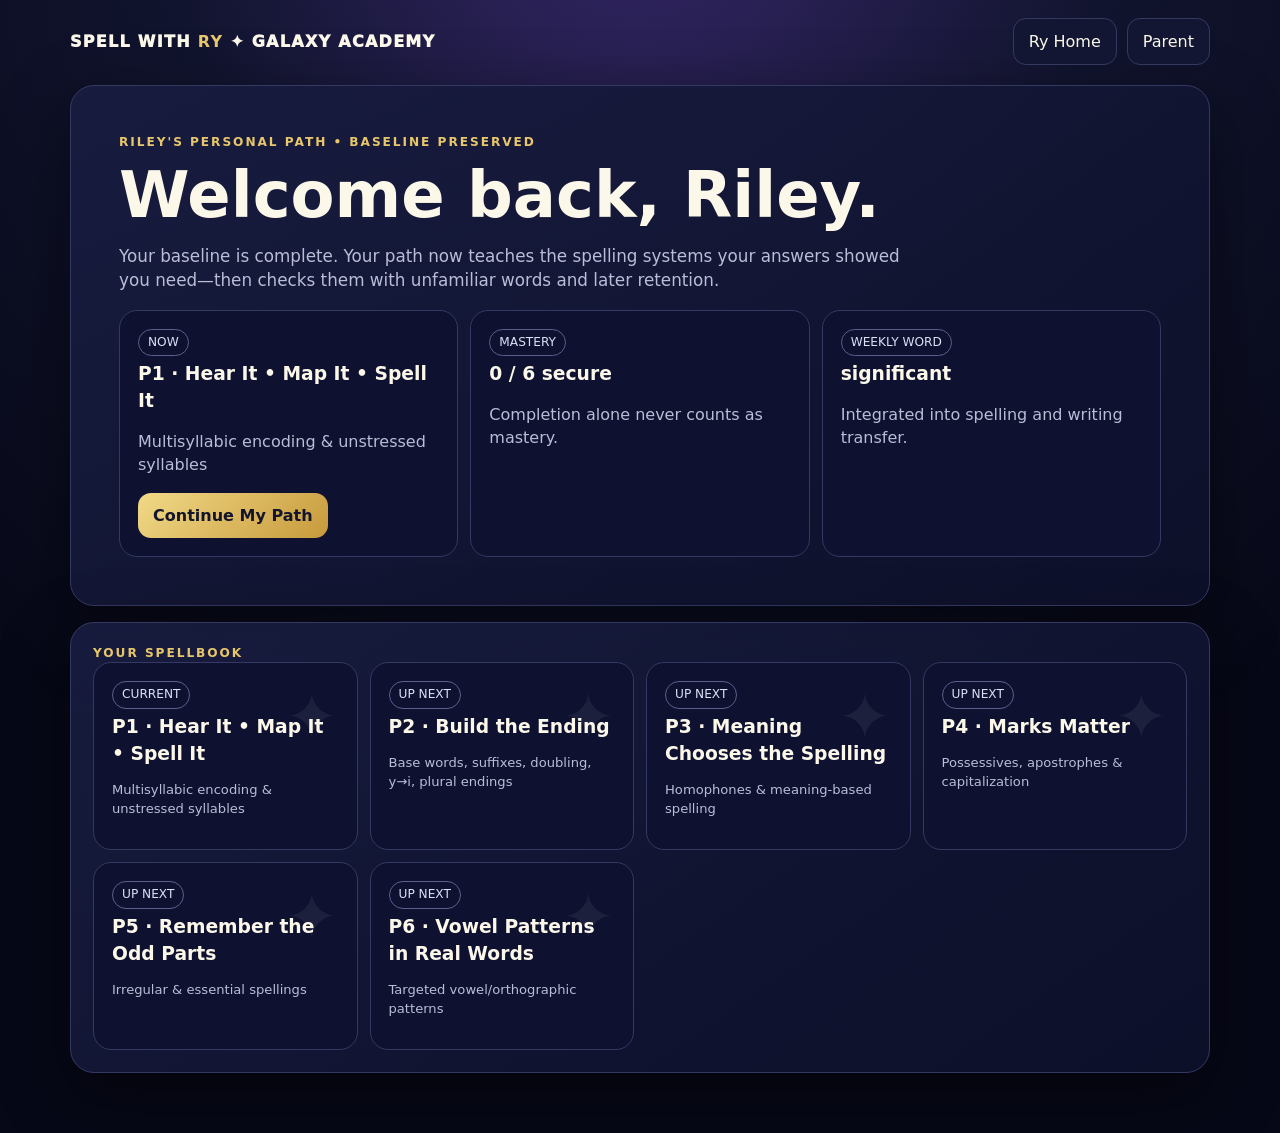
==== index(1).html @ eb83f1e9 "Add files via upload" ====
<!doctype html>
<html lang="en"><head><meta charset="utf-8"><meta name="viewport" content="width=device-width,initial-scale=1,viewport-fit=cover">
<title>Spell With Ry — Galaxy Academy</title>
<style>
:root{--bg:#070817;--panel:#11132d;--panel2:#171a3b;--ink:#fbf7e9;--muted:#b9bdd6;--gold:#e7c66c;--violet:#9c7cff;--line:#343961;--good:#9ee6b0;--bad:#ffb6b6}
*{box-sizing:border-box}body{margin:0;min-height:100vh;background:radial-gradient(circle at 50% -10%,#352768 0,#11142e 34%,#070817 72%);color:var(--ink);font:16px/1.45 Inter,system-ui,-apple-system,"Segoe UI",sans-serif}
.shell{max-width:1180px;margin:auto;padding:18px 20px 60px}.top{display:flex;justify-content:space-between;align-items:center;gap:12px}.brand{font-weight:950;letter-spacing:.08em}.brand b{color:var(--gold)}
button{font:inherit;cursor:pointer}.ghost,.primary,.choice{border-radius:13px;padding:11px 15px;border:1px solid var(--line);color:var(--ink);background:#121632}.primary{border:0;background:linear-gradient(135deg,#f1d987,#c79a3b);color:#12152c;font-weight:900}.hero,.card{background:linear-gradient(145deg,#181c40ee,#0d1029f5);border:1px solid var(--line);border-radius:24px;box-shadow:0 22px 70px #0007}.hero{padding:clamp(24px,5vw,48px);margin-top:20px}.card{padding:22px;margin-top:16px}.eyebrow{color:var(--gold);font-weight:900;font-size:.76rem;letter-spacing:.16em}.hero h1{font-size:clamp(2.2rem,5vw,4.4rem);line-height:1;margin:.18em 0}.lead{color:var(--muted);font-size:1.05rem;max-width:800px}.grid{display:grid;grid-template-columns:repeat(auto-fit,minmax(220px,1fr));gap:12px}.tile{padding:18px;border:1px solid var(--line);border-radius:18px;background:#0e1230}.tile h3{margin:.2em 0}.tag{display:inline-block;border:1px solid #59608d;border-radius:999px;padding:4px 9px;font-size:.76rem;color:#dce0f4}.progress{height:10px;border-radius:99px;background:#070817;overflow:hidden}.bar{height:100%;background:linear-gradient(90deg,var(--violet),var(--gold))}
.answer{width:100%;padding:14px;border:2px solid #485184;border-radius:13px;background:#080b20;color:var(--ink);font-size:1.15rem;outline:none}.answer:focus{border-color:var(--gold)}.choice{display:block;width:100%;text-align:left;margin:8px 0}.choice:hover{border-color:var(--gold)}.good{color:var(--good)}.bad{color:var(--bad)}.muted{color:var(--muted)}.row{display:flex;gap:10px;align-items:center;flex-wrap:wrap}.spread{display:flex;justify-content:space-between;gap:12px;align-items:center}.lesson{position:relative;overflow:hidden}.lesson:after{content:"✦";position:absolute;right:18px;top:8px;font-size:64px;color:#ffffff10}.small{font-size:.82rem}.hidden{display:none!important}
table{width:100%;border-collapse:collapse}th,td{text-align:left;padding:9px;border-bottom:1px solid #2c3158;vertical-align:top}th{color:var(--gold)}
@media(max-width:700px){.spread{align-items:flex-start;flex-direction:column}.primary{width:100%}.shell{padding:12px}.hero{padding:24px 18px}}
</style></head><body><div class="shell"><header class="top"><div class="brand">SPELL WITH <b>RY</b> ✦ GALAXY ACADEMY</div><div class="row"><button class="ghost" onclick="home()">Ry Home</button><button class="ghost" onclick="parentView()">Parent</button></div></header><main id="app"></main></div>
<script>
const SEED={"baseline": {"done": true, "index": 19, "items": [{"word": "planning", "sentence": "We spent the afternoon planning the science project.", "domain": "Short-vowel foundations"}, {"word": "traffic", "sentence": "Traffic slowed near the school entrance.", "domain": "Short-vowel foundations"}, {"word": "picnic", "sentence": "We packed fruit and sandwiches for the picnic.", "domain": "Short-vowel foundations"}, {"word": "bridge", "sentence": "We crossed the bridge before sunset.", "domain": "Consonant patterns"}, {"word": "kitchen", "sentence": "The kitchen smelled like warm bread.", "domain": "Consonant patterns"}, {"word": "judge", "sentence": "The judge listened carefully to both sides.", "domain": "Consonant patterns"}, {"word": "hoping", "sentence": "I was hoping the rain would stop before practice.", "domain": "Silent-E"}, {"word": "invited", "sentence": "Maya invited three friends to the exhibit.", "domain": "Silent-E"}, {"word": "exciting", "sentence": "The final chapter was exciting.", "domain": "Silent-E"}, {"word": "reason", "sentence": "Give one reason that supports your claim.", "domain": "Vowel teams"}, {"word": "receive", "sentence": "You will receive the schedule tomorrow.", "domain": "Vowel teams"}, {"word": "journey", "sentence": "Their journey across the desert took weeks.", "domain": "Vowel teams"}, {"word": "purpose", "sentence": "The author had a clear purpose for including the scene.", "domain": "R-controlled vowels"}, {"word": "ordinary", "sentence": "An ordinary afternoon became unforgettable.", "domain": "R-controlled vowels"}, {"word": "surface", "sentence": "Dust covered the surface of the old desk.", "domain": "R-controlled vowels"}, {"word": "choice", "sentence": "She had a difficult choice to make.", "domain": "Complex vowels"}, {"word": "thoughtful", "sentence": "His thoughtful question changed the discussion.", "domain": "Complex vowels"}, {"word": "avoid", "sentence": "Try to avoid repeating the same word.", "domain": "Complex vowels"}, {"word": "fortunate", "sentence": "We were fortunate to find the missing notebook.", "domain": "Syllable structure"}, {"word": "important", "sentence": "Evidence is important when defending an idea.", "domain": "Syllable structure"}, {"word": "different", "sentence": "The two characters made different choices.", "domain": "Syllable structure"}, {"word": "beginning", "sentence": "The beginning introduces the main conflict.", "domain": "Ending changes"}, {"word": "studied", "sentence": "She studied the diagram before answering.", "domain": "Ending changes"}, {"word": "happier", "sentence": "He seemed happier after solving the problem.", "domain": "Ending changes"}, {"word": "families", "sentence": "Several families attended the school event.", "domain": "Grammatical endings"}, {"word": "teacher's", "sentence": "The teacher's notes helped us revise.", "domain": "Grammatical endings"}, {"word": "countries", "sentence": "The map compares several countries.", "domain": "Grammatical endings"}, {"word": "unpredictable", "sentence": "The ending was unpredictable but believable.", "domain": "Word construction"}, {"word": "disagreement", "sentence": "Their disagreement revealed a deeper conflict.", "domain": "Word construction"}, {"word": "transportation", "sentence": "Public transportation connects many neighborhoods.", "domain": "Word construction"}, {"word": "their", "sentence": "Their argument changed after they saw the evidence.", "domain": "Meaning-based spelling"}, {"word": "principal", "sentence": "The principal greeted students at the door.", "domain": "Meaning-based spelling"}, {"word": "stationary", "sentence": "The bicycle remained stationary during the repair.", "domain": "Meaning-based spelling"}, {"word": "Wednesday", "sentence": "Our next tutoring session is Wednesday.", "domain": "Memory & essential words"}, {"word": "February", "sentence": "The shortest month is February.", "domain": "Memory & essential words"}, {"word": "Tennessee", "sentence": "Nashville is the capital of Tennessee.", "domain": "Memory & essential words"}], "answers": [{"word": "planning", "got": "plan", "correct": false, "domain": "Short-vowel foundations", "error": "consonant doubling"}, {"word": "traffic", "got": "traffic", "correct": true, "domain": "Short-vowel foundations", "error": ""}, {"word": "picnic", "got": "picnic", "correct": true, "domain": "Short-vowel foundations", "error": ""}, {"word": "bridge", "got": "bridge", "correct": true, "domain": "Consonant patterns", "error": ""}, {"word": "kitchen", "got": "kcichin", "correct": false, "domain": "Consonant patterns", "error": "vowel pattern"}, {"word": "judge", "got": "judge", "correct": true, "domain": "Consonant patterns", "error": ""}, {"word": "hoping", "got": "hoping", "correct": true, "domain": "Silent-E", "error": ""}, {"word": "invited", "got": "invited", "correct": true, "domain": "Silent-E", "error": ""}, {"word": "exciting", "got": "exsiting", "correct": false, "domain": "Silent-E", "error": "vowel pattern"}, {"word": "reason", "got": "reason", "correct": true, "domain": "Vowel teams", "error": ""}, {"word": "receive", "got": "recive", "correct": false, "domain": "Vowel teams", "error": "vowel pattern"}, {"word": "journey", "got": "journey", "correct": true, "domain": "Vowel teams", "error": ""}, {"word": "purpose", "got": "pourpuse", "correct": false, "domain": "R-controlled vowels", "error": "vowel pattern"}, {"word": "ordinary", "got": "ordanary", "correct": false, "domain": "R-controlled vowels", "error": "vowel pattern"}, {"word": "surface", "got": "surface", "correct": true, "domain": "R-controlled vowels", "error": ""}, {"word": "choice", "got": "choise", "correct": false, "domain": "Complex vowels", "error": "vowel pattern"}, {"word": "thoughtful", "got": "thoughtful", "correct": true, "domain": "Complex vowels", "error": ""}, {"word": "avoid", "got": "avoide", "correct": false, "domain": "Complex vowels", "error": "vowel pattern"}, {"word": "fortunate", "got": "fortanite", "correct": false, "domain": "Syllable structure", "error": "vowel pattern"}, {"word": "important", "got": "impornt", "correct": false, "domain": "Syllable structure", "error": "vowel pattern"}, {"word": "different", "got": "differnt", "correct": false, "domain": "Syllable structure", "error": "vowel pattern"}, {"word": "beginning", "got": "begining", "correct": false, "domain": "Ending changes", "error": "consonant doubling"}, {"word": "studied", "got": "studied", "correct": true, "domain": "Ending changes", "error": ""}, {"word": "happier", "got": "happier", "correct": true, "domain": "Ending changes", "error": ""}, {"word": "families", "got": "familys", "correct": false, "domain": "Grammatical endings", "error": "vowel pattern"}, {"word": "teacher's", "got": "teachers", "correct": false, "domain": "Grammatical endings", "error": "apostrophe"}, {"word": "countries", "got": "contryes", "correct": false, "domain": "Grammatical endings", "error": "vowel pattern"}, {"word": "unpredictable", "got": "unpredictabul", "correct": false, "domain": "Word construction", "error": "vowel pattern"}, {"word": "disagreement", "got": "disagrement", "correct": false, "domain": "Word construction", "error": "vowel pattern"}, {"word": "transportation", "got": "transpertation", "correct": false, "domain": "Word construction", "error": "vowel pattern"}, {"word": "their", "got": "there", "correct": false, "domain": "Meaning-based spelling", "error": "vowel pattern"}, {"word": "principal", "got": "priceapal", "correct": false, "domain": "Meaning-based spelling", "error": "vowel pattern"}, {"word": "stationary", "got": "stationy", "correct": false, "domain": "Meaning-based spelling", "error": "vowel pattern"}, {"word": "Wednesday", "got": "Wensday", "correct": false, "domain": "Memory & essential words", "error": "vowel pattern"}, {"word": "February", "got": "Febuary", "correct": false, "domain": "Memory & essential words", "error": "vowel pattern"}, {"word": "Tennessee", "got": "Tenesse", "correct": false, "domain": "Memory & essential words", "error": "consonant doubling"}, {"word": "rabbit", "got": "rabbit", "correct": true, "domain": "Short-vowel foundations", "error": ""}, {"word": "scratch", "got": "scratch", "correct": true, "domain": "Consonant patterns", "error": ""}, {"word": "safely", "got": "safly", "correct": false, "domain": "Silent-E", "error": "vowel pattern"}, {"word": "season", "got": "season", "correct": true, "domain": "Vowel teams", "error": ""}, {"word": "further", "got": "further", "correct": true, "domain": "R-controlled vowels", "error": ""}, {"word": "worthwhile", "got": "worthwhile", "correct": true, "domain": "R-controlled vowels", "error": ""}, {"word": "throughout", "got": "throughout", "correct": true, "domain": "Complex vowels", "error": ""}, {"word": "loyal", "got": "loyal", "correct": true, "domain": "Complex vowels", "error": ""}, {"word": "remember", "got": "remember", "correct": true, "domain": "Syllable structure", "error": ""}, {"word": "separate", "got": "sepperet", "correct": false, "domain": "Syllable structure", "error": "vowel pattern"}, {"word": "preferred", "got": "perfered", "correct": false, "domain": "Ending changes", "error": "consonant doubling"}, {"word": "heroes", "got": "heros", "correct": false, "domain": "Grammatical endings", "error": "vowel pattern"}, {"word": "classes", "got": "classes", "correct": true, "domain": "Grammatical endings", "error": ""}, {"word": "biography", "got": "biography", "correct": true, "domain": "Word construction", "error": ""}, {"word": "misunderstood", "got": "missunderstood", "correct": false, "domain": "Word construction", "error": "vowel pattern"}, {"word": "affect", "got": "efect", "correct": false, "domain": "Meaning-based spelling", "error": "consonant doubling"}, {"word": "complement", "got": "complament", "correct": false, "domain": "Meaning-based spelling", "error": "vowel pattern"}, {"word": "because", "got": "because", "correct": true, "domain": "Memory & essential words", "error": ""}, {"word": "I", "got": "I", "correct": true, "domain": "Memory & essential words", "error": ""}], "confirm": [{"word": "rabbit", "sentence": "The rabbit disappeared beneath the fence.", "domain": "Short-vowel foundations"}, {"word": "scratch", "sentence": "A branch left a scratch on the table.", "domain": "Consonant patterns"}, {"word": "safely", "sentence": "The hikers returned safely before dark.", "domain": "Silent-E"}, {"word": "season", "sentence": "Autumn is my favorite season.", "domain": "Vowel teams"}, {"word": "further", "sentence": "We looked further into the evidence.", "domain": "R-controlled vowels"}, {"word": "worthwhile", "sentence": "The difficult project was worthwhile.", "domain": "R-controlled vowels"}, {"word": "throughout", "sentence": "The symbol appears throughout the novel.", "domain": "Complex vowels"}, {"word": "loyal", "sentence": "The dog remained loyal to its family.", "domain": "Complex vowels"}, {"word": "remember", "sentence": "Remember to explain why the quotation matters.", "domain": "Syllable structure"}, {"word": "separate", "sentence": "Keep the two sets of notes separate.", "domain": "Syllable structure"}, {"word": "preferred", "sentence": "Riley preferred the second design.", "domain": "Ending changes"}, {"word": "heroes", "sentence": "The story describes unlikely heroes.", "domain": "Grammatical endings"}, {"word": "classes", "sentence": "Both classes visited the museum.", "domain": "Grammatical endings"}, {"word": "biography", "sentence": "We read a biography of the scientist.", "domain": "Word construction"}, {"word": "misunderstood", "sentence": "Her comment was misunderstood at first.", "domain": "Word construction"}, {"word": "affect", "sentence": "Weather can affect travel plans.", "domain": "Meaning-based spelling"}, {"word": "complement", "sentence": "The side dish will complement the main course.", "domain": "Meaning-based spelling"}, {"word": "because", "sentence": "She revised the paragraph because the evidence was weak.", "domain": "Memory & essential words"}, {"word": "I", "sentence": "I checked my spelling before submitting the response.", "domain": "Memory & essential words"}], "phase": "confirm", "completedAt": "2026-09-20T22:45:00.796Z"}, "diagnosticMisses": [{"word": "planning", "got": "plan", "domain": "Short-vowel foundations", "legacy": "consonant doubling", "diagnosis": "Consonant doubling / base-word change"}, {"word": "kitchen", "got": "kcichin", "domain": "Consonant patterns", "legacy": "vowel pattern", "diagnosis": "Orthographic mapping"}, {"word": "exciting", "got": "exsiting", "domain": "Silent-E", "legacy": "vowel pattern", "diagnosis": "Vowel / orthographic pattern"}, {"word": "receive", "got": "recive", "domain": "Vowel teams", "legacy": "vowel pattern", "diagnosis": "Vowel / orthographic pattern"}, {"word": "purpose", "got": "pourpuse", "domain": "R-controlled vowels", "legacy": "vowel pattern", "diagnosis": "Vowel / orthographic pattern"}, {"word": "ordinary", "got": "ordanary", "domain": "R-controlled vowels", "legacy": "vowel pattern", "diagnosis": "Vowel / orthographic pattern"}, {"word": "choice", "got": "choise", "domain": "Complex vowels", "legacy": "vowel pattern", "diagnosis": "Vowel / orthographic pattern"}, {"word": "avoid", "got": "avoide", "domain": "Complex vowels", "legacy": "vowel pattern", "diagnosis": "Vowel / orthographic pattern"}, {"word": "fortunate", "got": "fortanite", "domain": "Syllable structure", "legacy": "vowel pattern", "diagnosis": "Multisyllabic encoding / unstressed syllable"}, {"word": "important", "got": "impornt", "domain": "Syllable structure", "legacy": "vowel pattern", "diagnosis": "Multisyllabic encoding / unstressed syllable"}, {"word": "different", "got": "differnt", "domain": "Syllable structure", "legacy": "vowel pattern", "diagnosis": "Multisyllabic encoding / unstressed syllable"}, {"word": "beginning", "got": "begining", "domain": "Ending changes", "legacy": "consonant doubling", "diagnosis": "Consonant doubling / base-word change"}, {"word": "families", "got": "familys", "domain": "Grammatical endings", "legacy": "vowel pattern", "diagnosis": "Inflectional ending / plural morphology"}, {"word": "teacher's", "got": "teachers", "domain": "Grammatical endings", "legacy": "apostrophe", "diagnosis": "Possessive apostrophe"}, {"word": "countries", "got": "contryes", "domain": "Grammatical endings", "legacy": "vowel pattern", "diagnosis": "Inflectional ending / plural morphology"}, {"word": "unpredictable", "got": "unpredictabul", "domain": "Word construction", "legacy": "vowel pattern", "diagnosis": "Multisyllabic encoding / unstressed syllable"}, {"word": "disagreement", "got": "disagrement", "domain": "Word construction", "legacy": "vowel pattern", "diagnosis": "Multisyllabic encoding / unstressed syllable"}, {"word": "transportation", "got": "transpertation", "domain": "Word construction", "legacy": "vowel pattern", "diagnosis": "Multisyllabic encoding / unstressed syllable"}, {"word": "their", "got": "there", "domain": "Meaning-based spelling", "legacy": "vowel pattern", "diagnosis": "Homophone / meaning"}, {"word": "principal", "got": "priceapal", "domain": "Meaning-based spelling", "legacy": "vowel pattern", "diagnosis": "Multisyllabic + meaning-based spelling"}, {"word": "stationary", "got": "stationy", "domain": "Meaning-based spelling", "legacy": "vowel pattern", "diagnosis": "Multisyllabic encoding / unstressed syllable"}, {"word": "Wednesday", "got": "Wensday", "domain": "Memory & essential words", "legacy": "vowel pattern", "diagnosis": "Irregular essential-word memory"}, {"word": "February", "got": "Febuary", "domain": "Memory & essential words", "legacy": "vowel pattern", "diagnosis": "Irregular essential-word memory"}, {"word": "Tennessee", "got": "Tenesse", "domain": "Memory & essential words", "legacy": "consonant doubling", "diagnosis": "Consonant doubling / base-word change"}, {"word": "safely", "got": "safly", "domain": "Silent-E", "legacy": "vowel pattern", "diagnosis": "Vowel / orthographic pattern"}, {"word": "separate", "got": "sepperet", "domain": "Syllable structure", "legacy": "vowel pattern", "diagnosis": "Multisyllabic encoding / unstressed syllable"}, {"word": "preferred", "got": "perfered", "domain": "Ending changes", "legacy": "consonant doubling", "diagnosis": "Consonant doubling / base-word change"}, {"word": "heroes", "got": "heros", "domain": "Grammatical endings", "legacy": "vowel pattern", "diagnosis": "Inflectional ending / plural morphology"}, {"word": "misunderstood", "got": "missunderstood", "domain": "Word construction", "legacy": "vowel pattern", "diagnosis": "Prefix/base-word boundary"}, {"word": "affect", "got": "efect", "domain": "Meaning-based spelling", "legacy": "consonant doubling", "diagnosis": "Word-specific orthography"}, {"word": "complement", "got": "complament", "domain": "Meaning-based spelling", "legacy": "vowel pattern", "diagnosis": "Meaning-based spelling + unstressed vowel"}], "path": [{"code": "P1", "title": "Hear It • Map It • Spell It", "focus": "Multisyllabic encoding & unstressed syllables", "rule": "Say the whole word, clap/map the syllables, then spell every spoken and meaningful part.", "words": ["important", "different", "fortunate", "separate", "transportation", "unpredictable", "disagreement", "stationary"], "transfer": ["environment", "temperature", "independent", "considerable", "opportunity", "immediately"]}, {"code": "P2", "title": "Build the Ending", "focus": "Base words, suffixes, doubling, y→i, plural endings", "rule": "Find the base word first. Then decide what changes before the ending is added.", "words": ["beginning", "preferred", "safely", "families", "countries", "heroes"], "transfer": ["planning", "carrying", "studied", "happier", "classes", "successful"]}, {"code": "P3", "title": "Meaning Chooses the Spelling", "focus": "Homophones & meaning-based spelling", "rule": "If two words sound alike, use the sentence meaning—not the sound—to choose the spelling.", "words": ["their", "principal", "affect", "complement"], "transfer": ["there", "they're", "principle", "effect", "compliment"]}, {"code": "P4", "title": "Marks Matter", "focus": "Possessives, apostrophes & capitalization", "rule": "A plural tells how many. A possessive shows ownership. Proper names and the pronoun I need capitals.", "words": ["teacher's", "Wednesday", "Tennessee", "I"], "transfer": ["student's", "students", "Monday", "Atlantic"]}, {"code": "P5", "title": "Remember the Odd Parts", "focus": "Irregular & essential spellings", "rule": "For irregular words, identify the surprising chunk and build a memory hook around that exact chunk.", "words": ["Wednesday", "February", "because"], "transfer": ["calendar", "necessary", "rhythm", "weird"]}, {"code": "P6", "title": "Vowel Patterns in Real Words", "focus": "Targeted vowel/orthographic patterns", "rule": "Use the known pattern only when it fits the word; confirm it with a new word, not a memorized list.", "words": ["receive", "choice", "purpose", "ordinary", "avoid", "exciting"], "transfer": ["ceiling", "season", "surprise", "audience", "conscience", "guarantee"]}]};
const KEY='spell_with_ry_governed_v2';
function load(){try{return JSON.parse(localStorage.getItem(KEY))||null}catch(e){return null}}
function save(s){localStorage.setItem(KEY,JSON.stringify(s))}
function initial(){return {version:2,baseline:SEED.baseline,diagnosticMisses:SEED.diagnosticMisses,path:SEED.path,currentLesson:0,mastery:{},history:[],queue:[],answerAudit:[],weeklyWord:"significant"}}
let S=load()||initial(); if(!S.baseline?.done){S=initial()} save(S);
const $=s=>document.querySelector(s); const esc=x=>String(x).replace(/[&<>"']/g,m=>({'&':'&amp;','<':'&lt;','>':'&gt;','"':'&quot;',"'":'&#39;'}[m]));
function speak(t,r=.82){try{speechSynthesis.cancel();let u=new SpeechSynthesisUtterance(t);u.lang='en-US';u.rate=r;speechSynthesis.speak(u)}catch(e){}}
function shuffle(a){a=[...a];for(let i=a.length-1;i>0;i--){let j=Math.floor(Math.random()*(i+1));[a[i],a[j]]=[a[j],a[i]]}return a}
function governedChoices(correct,distractors,qid){
  let opts=[correct,...distractors].slice(0,4), used=S.answerAudit.slice(-12).map(x=>x.pos), counts=[0,1,2,3].map(i=>used.filter(x=>x===i).length);
  let min=Math.min(...counts), candidates=[0,1,2,3].filter(i=>counts[i]===min), pos=candidates[Math.floor(Math.random()*candidates.length)];
  let ds=shuffle(opts.filter(x=>x!==correct)); let out=[]; for(let i=0;i<4;i++)out.push(i===pos?correct:ds.shift());
  S.answerAudit.push({qid,pos});save(S);return {opts:out,pos};
}
function home(){
 let completed=Object.values(S.mastery).filter(x=>x.secure).length, l=S.path[S.currentLesson]||S.path[S.path.length-1];
 $('#app').innerHTML=`<section class="hero"><div class="eyebrow">RILEY'S PERSONAL PATH • BASELINE PRESERVED</div><h1>Welcome back, Riley.</h1>
 <p class="lead">Your baseline is complete. Your path now teaches the spelling systems your answers showed you need—then checks them with unfamiliar words and later retention.</p>
 <div class="grid"><div class="tile"><span class="tag">NOW</span><h3>${esc(l.code)} · ${esc(l.title)}</h3><p class="muted">${esc(l.focus)}</p><button class="primary" onclick="lesson(${S.currentLesson})">Continue My Path</button></div>
 <div class="tile"><span class="tag">MASTERY</span><h3>${completed} / ${S.path.length} secure</h3><p class="muted">Completion alone never counts as mastery.</p></div>
 <div class="tile"><span class="tag">WEEKLY WORD</span><h3>${esc(S.weeklyWord)}</h3><p class="muted">Integrated into spelling and writing transfer.</p></div></div></section>
 <section class="card"><div class="eyebrow">YOUR SPELLBOOK</div><div class="grid">${S.path.map((x,i)=>`<div class="tile lesson"><span class="tag">${S.mastery[x.code]?.secure?'SECURE':i===S.currentLesson?'CURRENT':i<S.currentLesson?'REVIEW':'UP NEXT'}</span><h3>${x.code} · ${esc(x.title)}</h3><p class="small muted">${esc(x.focus)}</p></div>`).join('')}</div></section>`;
}
function lesson(i){
 S.currentLesson=i;save(S);let l=S.path[i];
 $('#app').innerHTML=`<section class="hero"><div class="eyebrow">${l.code} • DIRECT INSTRUCTION</div><h1>${esc(l.title)}</h1><p class="lead">${esc(l.focus)}</p>
 <div class="card"><h2>🪄 The rule</h2><p style="font-size:1.25rem">${esc(l.rule)}</p><p class="muted">Study the examples, then prove the rule on words you have not simply memorized.</p></div>
 <div class="grid"><div class="tile"><b>Repair words</b><p>${l.words.map(esc).join(' · ')}</p></div><div class="tile"><b>Transfer words</b><p>${l.transfer.map(esc).join(' · ')}</p></div></div>
 <div class="row" style="margin-top:18px"><button class="primary" onclick="startPractice(${i})">Practice Now</button><button class="ghost" onclick="speak('${esc(l.rule)}',.76)">🔊 Hear the Rule</button></div></section>`;
}
function startPractice(i){
 let l=S.path[i], items=[];
 // Format variety: dictation, MC error analysis, transfer spelling, meaning/editing.
 items.push({type:'dictation',word:l.words[0],sentence:`Spell ${l.words[0]} carefully using today's rule.`});
 items.push({type:'mc',word:l.words[1]||l.words[0]});
 items.push({type:'transfer',word:l.transfer[0],sentence:`Use the rule to spell the unfamiliar transfer word ${l.transfer[0]}.`});
 items.push({type:'dictation',word:l.words[2]||l.words[0],sentence:`Listen for every part of the word.`});
 items.push({type:'mc',word:l.transfer[1]||l.transfer[0]});
 S.queue=items;S.qIndex=0;S.session={lesson:i,firstCorrect:0,total:items.length,misses:[]};save(S);renderQ();
}
function misspell(w){
 if(w.length<5)return w+'e';
 let a=w.split(''); let k=Math.max(1,Math.floor(w.length/2)); a.splice(k,1); return a.join('');
}
function renderQ(){
 let q=S.queue[S.qIndex]; if(!q)return finishPractice();
 let l=S.path[S.session.lesson], pct=Math.round(S.qIndex/S.queue.length*100);
 if(q.type==='mc'){
   let bad1=misspell(q.word),bad2=q.word.replace(/i/g,'e'),bad3=q.word.replace(/e/g,'a'); let d=[...new Set([bad1,bad2,bad3,q.word+'e'])].filter(x=>x!==q.word).slice(0,3);
   while(d.length<3)d.push(q.word.slice(0,-1)+String.fromCharCode(97+d.length));
   let g=governedChoices(q.word,d,`${l.code}-${S.qIndex}`);
   $('#app').innerHTML=`<section class="card"><div class="spread"><div><div class="eyebrow">${l.code} • ERROR ANALYSIS</div><h2>Which spelling is correct?</h2></div><span class="tag">${S.qIndex+1}/${S.queue.length}</span></div><div class="progress"><div class="bar" style="width:${pct}%"></div></div>
   <p class="lead">Choose carefully. The correct-answer position is controlled so no letter becomes a clue.</p>${g.opts.map((x,j)=>`<button class="choice" onclick="answerMC(${j},${g.pos},'${esc(q.word)}')">${'ABCD'[j]}. ${esc(x)}</button>`).join('')}<div id="fb"></div></section>`;
 } else {
   $('#app').innerHTML=`<section class="card"><div class="spread"><div><div class="eyebrow">${l.code} • ${q.type==='transfer'?'UNFAMILIAR TRANSFER':'RETRIEVAL'}</div><h2>${q.type==='transfer'?'Prove the rule transfers':'Spell from memory'}</h2></div><span class="tag">${S.qIndex+1}/${S.queue.length}</span></div><div class="progress"><div class="bar" style="width:${pct}%"></div></div>
   <p class="lead">Listen first. The target stays hidden.</p><button class="ghost" id="hear">🔊 Hear sentence + word</button><input class="answer" id="ans" spellcheck="false" autocomplete="off" placeholder="Type the word"><button class="primary" id="check" style="margin-top:12px">Check</button><div id="fb" class="muted"></div></section>`;
   let say=()=>{speak(q.sentence);setTimeout(()=>speak('Spell '+q.word,.74),1200)};$('#hear').onclick=say;setTimeout(say,250);$('#check').onclick=()=>answerTyped(q.word);$('#ans').onkeydown=e=>{if(e.key==='Enter')answerTyped(q.word)};$('#ans').focus();
 }
}
function answerMC(j,pos,w){let ok=j===pos;if(ok)S.session.firstCorrect++;else S.session.misses.push(w);S.history.push({word:w,ok,when:Date.now(),format:'mc'});S.qIndex++;save(S);setTimeout(renderQ,250)}
function answerTyped(w){let got=$('#ans').value.trim(),ok=got===w;if(ok){S.session.firstCorrect++;S.history.push({word:w,ok:true,when:Date.now(),format:'typed'});S.qIndex++;save(S);renderQ()}else{$('#fb').innerHTML='<span class="bad">Not yet.</span> Listen, map the parts, and try once more.';S.session.misses.push(w);S.history.push({word:w,got,ok:false,when:Date.now(),format:'typed'});save(S);$('#ans').value='';}}
function finishPractice(){
 let i=S.session.lesson,l=S.path[i],rate=S.session.firstCorrect/S.session.total, transfer=S.history.filter(x=>x.word===l.transfer[0]).slice(-1)[0]?.ok;
 let m=S.mastery[l.code]||{sessions:0};m.sessions++;m.lastAccuracy=rate;m.transferPassed=!!transfer;m.secure=rate>=.8&&transfer&&m.sessions>=2;m.nextReview=Date.now()+2*86400000;S.mastery[l.code]=m;
 if(i<S.path.length-1 && rate>=.6)S.currentLesson=Math.max(S.currentLesson,i+1);save(S);
 $('#app').innerHTML=`<section class="hero"><div class="eyebrow">SESSION COMPLETE • NOT AUTOMATIC MASTERY</div><h1>${Math.round(rate*100)}% first-attempt accuracy</h1><p class="lead">${m.secure?'This skill has met the current mastery gate. It will still return in spiral review.':'Good data. This skill stays active until Riley shows strong first-attempt accuracy, unfamiliar transfer, and delayed retention.'}</p><button class="primary" onclick="home()">Return to My Path</button></section>`;
}
function parentView(){
 let rows=S.diagnosticMisses.map(x=>`<tr><td>${esc(x.word)}</td><td>${esc(x.got||'—')}</td><td>${esc(x.diagnosis)}</td></tr>`).join('');
 $('#app').innerHTML=`<section class="hero"><div class="eyebrow">PARENT / TUTOR • GOVERNED VIEW</div><h1>Riley's preserved diagnostic</h1><p class="lead">This rebuild uses Riley's recovered completed baseline as the source of truth. Legacy catch-all error labels have been reclassified into instructionally useful categories.</p>
 <div class="grid"><div class="tile"><b>Baseline</b><h3>Complete</h3></div><div class="tile"><b>Responses</b><h3>${S.baseline.answers.length}</h3></div><div class="tile"><b>Instructional path</b><h3>${S.path.length} priority modules</h3></div></div></section>
 <section class="card"><h2>Diagnostic misses</h2><div style="overflow:auto"><table><thead><tr><th>Target</th><th>Riley wrote</th><th>Reclassified instructional signal</th></tr></thead><tbody>${rows}</tbody></table></div></section>
 <section class="card"><h2>Release governance</h2><p class="muted">Correct-answer positions are actively balanced across A/B/C/D; formats vary; transfer words are required; first-attempt accuracy is separated from corrected performance; completion ≠ mastery; delayed review is retained; baseline cannot be overwritten by ordinary practice.</p>
 <button class="ghost" onclick="home()">Back</button></section>`;
}
home();
</script></body></html>
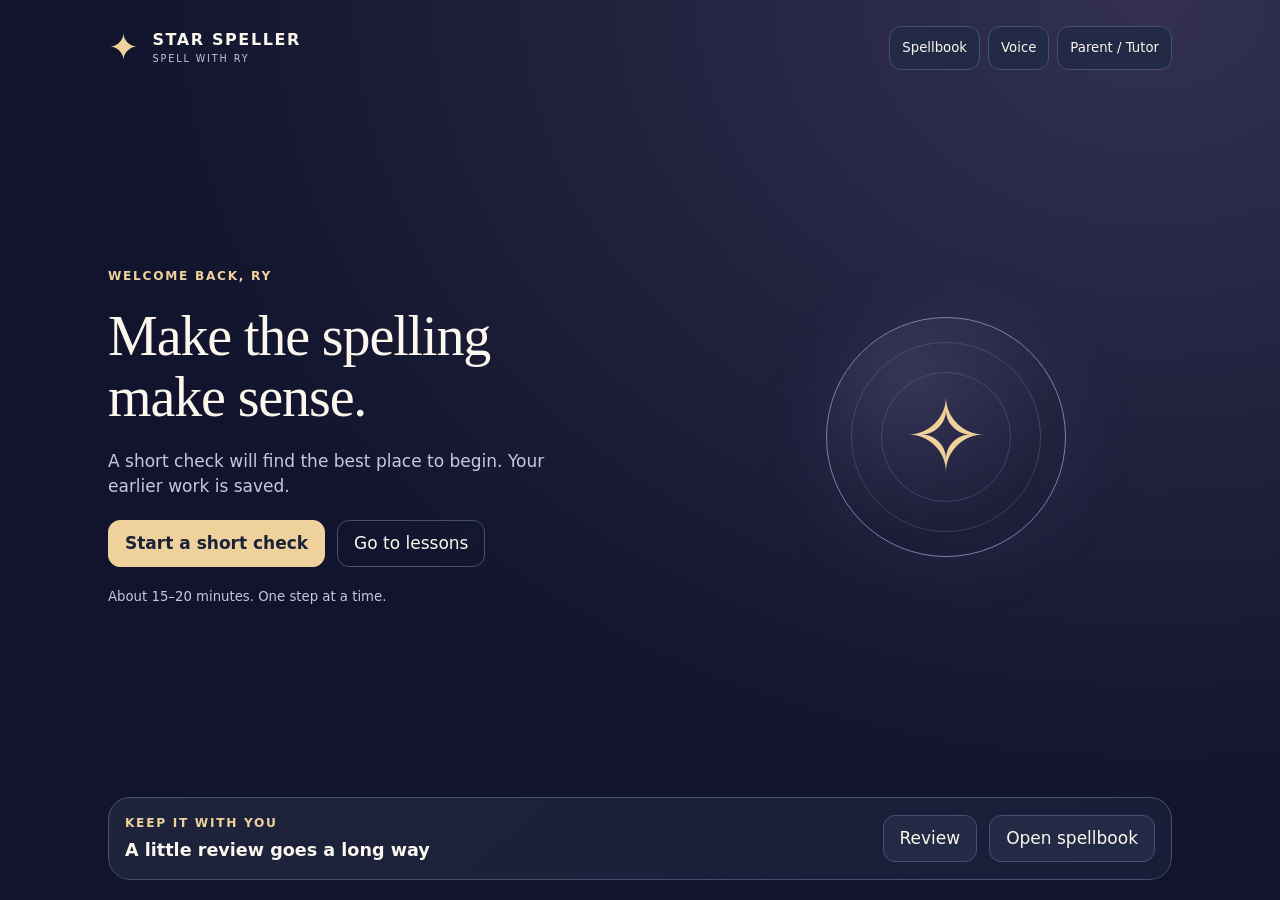
==== commit 4855b755: "Finish audio quality gates and independent response tracking" ====
--- a/index(1).html
+++ b/index(1).html
@@ -1,91 +1,24 @@
 <!doctype html>
-<html lang="en"><head><meta charset="utf-8"><meta name="viewport" content="width=device-width,initial-scale=1,viewport-fit=cover">
-<title>Spell With Ry — Galaxy Academy</title>
-<style>
-:root{--bg:#070817;--panel:#11132d;--panel2:#171a3b;--ink:#fbf7e9;--muted:#b9bdd6;--gold:#e7c66c;--violet:#9c7cff;--line:#343961;--good:#9ee6b0;--bad:#ffb6b6}
-*{box-sizing:border-box}body{margin:0;min-height:100vh;background:radial-gradient(circle at 50% -10%,#352768 0,#11142e 34%,#070817 72%);color:var(--ink);font:16px/1.45 Inter,system-ui,-apple-system,"Segoe UI",sans-serif}
-.shell{max-width:1180px;margin:auto;padding:18px 20px 60px}.top{display:flex;justify-content:space-between;align-items:center;gap:12px}.brand{font-weight:950;letter-spacing:.08em}.brand b{color:var(--gold)}
-button{font:inherit;cursor:pointer}.ghost,.primary,.choice{border-radius:13px;padding:11px 15px;border:1px solid var(--line);color:var(--ink);background:#121632}.primary{border:0;background:linear-gradient(135deg,#f1d987,#c79a3b);color:#12152c;font-weight:900}.hero,.card{background:linear-gradient(145deg,#181c40ee,#0d1029f5);border:1px solid var(--line);border-radius:24px;box-shadow:0 22px 70px #0007}.hero{padding:clamp(24px,5vw,48px);margin-top:20px}.card{padding:22px;margin-top:16px}.eyebrow{color:var(--gold);font-weight:900;font-size:.76rem;letter-spacing:.16em}.hero h1{font-size:clamp(2.2rem,5vw,4.4rem);line-height:1;margin:.18em 0}.lead{color:var(--muted);font-size:1.05rem;max-width:800px}.grid{display:grid;grid-template-columns:repeat(auto-fit,minmax(220px,1fr));gap:12px}.tile{padding:18px;border:1px solid var(--line);border-radius:18px;background:#0e1230}.tile h3{margin:.2em 0}.tag{display:inline-block;border:1px solid #59608d;border-radius:999px;padding:4px 9px;font-size:.76rem;color:#dce0f4}.progress{height:10px;border-radius:99px;background:#070817;overflow:hidden}.bar{height:100%;background:linear-gradient(90deg,var(--violet),var(--gold))}
-.answer{width:100%;padding:14px;border:2px solid #485184;border-radius:13px;background:#080b20;color:var(--ink);font-size:1.15rem;outline:none}.answer:focus{border-color:var(--gold)}.choice{display:block;width:100%;text-align:left;margin:8px 0}.choice:hover{border-color:var(--gold)}.good{color:var(--good)}.bad{color:var(--bad)}.muted{color:var(--muted)}.row{display:flex;gap:10px;align-items:center;flex-wrap:wrap}.spread{display:flex;justify-content:space-between;gap:12px;align-items:center}.lesson{position:relative;overflow:hidden}.lesson:after{content:"✦";position:absolute;right:18px;top:8px;font-size:64px;color:#ffffff10}.small{font-size:.82rem}.hidden{display:none!important}
-table{width:100%;border-collapse:collapse}th,td{text-align:left;padding:9px;border-bottom:1px solid #2c3158;vertical-align:top}th{color:var(--gold)}
-@media(max-width:700px){.spread{align-items:flex-start;flex-direction:column}.primary{width:100%}.shell{padding:12px}.hero{padding:24px 18px}}
-</style></head><body><div class="shell"><header class="top"><div class="brand">SPELL WITH <b>RY</b> ✦ GALAXY ACADEMY</div><div class="row"><button class="ghost" onclick="home()">Ry Home</button><button class="ghost" onclick="parentView()">Parent</button></div></header><main id="app"></main></div>
-<script>
-const SEED={"baseline": {"done": true, "index": 19, "items": [{"word": "planning", "sentence": "We spent the afternoon planning the science project.", "domain": "Short-vowel foundations"}, {"word": "traffic", "sentence": "Traffic slowed near the school entrance.", "domain": "Short-vowel foundations"}, {"word": "picnic", "sentence": "We packed fruit and sandwiches for the picnic.", "domain": "Short-vowel foundations"}, {"word": "bridge", "sentence": "We crossed the bridge before sunset.", "domain": "Consonant patterns"}, {"word": "kitchen", "sentence": "The kitchen smelled like warm bread.", "domain": "Consonant patterns"}, {"word": "judge", "sentence": "The judge listened carefully to both sides.", "domain": "Consonant patterns"}, {"word": "hoping", "sentence": "I was hoping the rain would stop before practice.", "domain": "Silent-E"}, {"word": "invited", "sentence": "Maya invited three friends to the exhibit.", "domain": "Silent-E"}, {"word": "exciting", "sentence": "The final chapter was exciting.", "domain": "Silent-E"}, {"word": "reason", "sentence": "Give one reason that supports your claim.", "domain": "Vowel teams"}, {"word": "receive", "sentence": "You will receive the schedule tomorrow.", "domain": "Vowel teams"}, {"word": "journey", "sentence": "Their journey across the desert took weeks.", "domain": "Vowel teams"}, {"word": "purpose", "sentence": "The author had a clear purpose for including the scene.", "domain": "R-controlled vowels"}, {"word": "ordinary", "sentence": "An ordinary afternoon became unforgettable.", "domain": "R-controlled vowels"}, {"word": "surface", "sentence": "Dust covered the surface of the old desk.", "domain": "R-controlled vowels"}, {"word": "choice", "sentence": "She had a difficult choice to make.", "domain": "Complex vowels"}, {"word": "thoughtful", "sentence": "His thoughtful question changed the discussion.", "domain": "Complex vowels"}, {"word": "avoid", "sentence": "Try to avoid repeating the same word.", "domain": "Complex vowels"}, {"word": "fortunate", "sentence": "We were fortunate to find the missing notebook.", "domain": "Syllable structure"}, {"word": "important", "sentence": "Evidence is important when defending an idea.", "domain": "Syllable structure"}, {"word": "different", "sentence": "The two characters made different choices.", "domain": "Syllable structure"}, {"word": "beginning", "sentence": "The beginning introduces the main conflict.", "domain": "Ending changes"}, {"word": "studied", "sentence": "She studied the diagram before answering.", "domain": "Ending changes"}, {"word": "happier", "sentence": "He seemed happier after solving the problem.", "domain": "Ending changes"}, {"word": "families", "sentence": "Several families attended the school event.", "domain": "Grammatical endings"}, {"word": "teacher's", "sentence": "The teacher's notes helped us revise.", "domain": "Grammatical endings"}, {"word": "countries", "sentence": "The map compares several countries.", "domain": "Grammatical endings"}, {"word": "unpredictable", "sentence": "The ending was unpredictable but believable.", "domain": "Word construction"}, {"word": "disagreement", "sentence": "Their disagreement revealed a deeper conflict.", "domain": "Word construction"}, {"word": "transportation", "sentence": "Public transportation connects many neighborhoods.", "domain": "Word construction"}, {"word": "their", "sentence": "Their argument changed after they saw the evidence.", "domain": "Meaning-based spelling"}, {"word": "principal", "sentence": "The principal greeted students at the door.", "domain": "Meaning-based spelling"}, {"word": "stationary", "sentence": "The bicycle remained stationary during the repair.", "domain": "Meaning-based spelling"}, {"word": "Wednesday", "sentence": "Our next tutoring session is Wednesday.", "domain": "Memory & essential words"}, {"word": "February", "sentence": "The shortest month is February.", "domain": "Memory & essential words"}, {"word": "Tennessee", "sentence": "Nashville is the capital of Tennessee.", "domain": "Memory & essential words"}], "answers": [{"word": "planning", "got": "plan", "correct": false, "domain": "Short-vowel foundations", "error": "consonant doubling"}, {"word": "traffic", "got": "traffic", "correct": true, "domain": "Short-vowel foundations", "error": ""}, {"word": "picnic", "got": "picnic", "correct": true, "domain": "Short-vowel foundations", "error": ""}, {"word": "bridge", "got": "bridge", "correct": true, "domain": "Consonant patterns", "error": ""}, {"word": "kitchen", "got": "kcichin", "correct": false, "domain": "Consonant patterns", "error": "vowel pattern"}, {"word": "judge", "got": "judge", "correct": true, "domain": "Consonant patterns", "error": ""}, {"word": "hoping", "got": "hoping", "correct": true, "domain": "Silent-E", "error": ""}, {"word": "invited", "got": "invited", "correct": true, "domain": "Silent-E", "error": ""}, {"word": "exciting", "got": "exsiting", "correct": false, "domain": "Silent-E", "error": "vowel pattern"}, {"word": "reason", "got": "reason", "correct": true, "domain": "Vowel teams", "error": ""}, {"word": "receive", "got": "recive", "correct": false, "domain": "Vowel teams", "error": "vowel pattern"}, {"word": "journey", "got": "journey", "correct": true, "domain": "Vowel teams", "error": ""}, {"word": "purpose", "got": "pourpuse", "correct": false, "domain": "R-controlled vowels", "error": "vowel pattern"}, {"word": "ordinary", "got": "ordanary", "correct": false, "domain": "R-controlled vowels", "error": "vowel pattern"}, {"word": "surface", "got": "surface", "correct": true, "domain": "R-controlled vowels", "error": ""}, {"word": "choice", "got": "choise", "correct": false, "domain": "Complex vowels", "error": "vowel pattern"}, {"word": "thoughtful", "got": "thoughtful", "correct": true, "domain": "Complex vowels", "error": ""}, {"word": "avoid", "got": "avoide", "correct": false, "domain": "Complex vowels", "error": "vowel pattern"}, {"word": "fortunate", "got": "fortanite", "correct": false, "domain": "Syllable structure", "error": "vowel pattern"}, {"word": "important", "got": "impornt", "correct": false, "domain": "Syllable structure", "error": "vowel pattern"}, {"word": "different", "got": "differnt", "correct": false, "domain": "Syllable structure", "error": "vowel pattern"}, {"word": "beginning", "got": "begining", "correct": false, "domain": "Ending changes", "error": "consonant doubling"}, {"word": "studied", "got": "studied", "correct": true, "domain": "Ending changes", "error": ""}, {"word": "happier", "got": "happier", "correct": true, "domain": "Ending changes", "error": ""}, {"word": "families", "got": "familys", "correct": false, "domain": "Grammatical endings", "error": "vowel pattern"}, {"word": "teacher's", "got": "teachers", "correct": false, "domain": "Grammatical endings", "error": "apostrophe"}, {"word": "countries", "got": "contryes", "correct": false, "domain": "Grammatical endings", "error": "vowel pattern"}, {"word": "unpredictable", "got": "unpredictabul", "correct": false, "domain": "Word construction", "error": "vowel pattern"}, {"word": "disagreement", "got": "disagrement", "correct": false, "domain": "Word construction", "error": "vowel pattern"}, {"word": "transportation", "got": "transpertation", "correct": false, "domain": "Word construction", "error": "vowel pattern"}, {"word": "their", "got": "there", "correct": false, "domain": "Meaning-based spelling", "error": "vowel pattern"}, {"word": "principal", "got": "priceapal", "correct": false, "domain": "Meaning-based spelling", "error": "vowel pattern"}, {"word": "stationary", "got": "stationy", "correct": false, "domain": "Meaning-based spelling", "error": "vowel pattern"}, {"word": "Wednesday", "got": "Wensday", "correct": false, "domain": "Memory & essential words", "error": "vowel pattern"}, {"word": "February", "got": "Febuary", "correct": false, "domain": "Memory & essential words", "error": "vowel pattern"}, {"word": "Tennessee", "got": "Tenesse", "correct": false, "domain": "Memory & essential words", "error": "consonant doubling"}, {"word": "rabbit", "got": "rabbit", "correct": true, "domain": "Short-vowel foundations", "error": ""}, {"word": "scratch", "got": "scratch", "correct": true, "domain": "Consonant patterns", "error": ""}, {"word": "safely", "got": "safly", "correct": false, "domain": "Silent-E", "error": "vowel pattern"}, {"word": "season", "got": "season", "correct": true, "domain": "Vowel teams", "error": ""}, {"word": "further", "got": "further", "correct": true, "domain": "R-controlled vowels", "error": ""}, {"word": "worthwhile", "got": "worthwhile", "correct": true, "domain": "R-controlled vowels", "error": ""}, {"word": "throughout", "got": "throughout", "correct": true, "domain": "Complex vowels", "error": ""}, {"word": "loyal", "got": "loyal", "correct": true, "domain": "Complex vowels", "error": ""}, {"word": "remember", "got": "remember", "correct": true, "domain": "Syllable structure", "error": ""}, {"word": "separate", "got": "sepperet", "correct": false, "domain": "Syllable structure", "error": "vowel pattern"}, {"word": "preferred", "got": "perfered", "correct": false, "domain": "Ending changes", "error": "consonant doubling"}, {"word": "heroes", "got": "heros", "correct": false, "domain": "Grammatical endings", "error": "vowel pattern"}, {"word": "classes", "got": "classes", "correct": true, "domain": "Grammatical endings", "error": ""}, {"word": "biography", "got": "biography", "correct": true, "domain": "Word construction", "error": ""}, {"word": "misunderstood", "got": "missunderstood", "correct": false, "domain": "Word construction", "error": "vowel pattern"}, {"word": "affect", "got": "efect", "correct": false, "domain": "Meaning-based spelling", "error": "consonant doubling"}, {"word": "complement", "got": "complament", "correct": false, "domain": "Meaning-based spelling", "error": "vowel pattern"}, {"word": "because", "got": "because", "correct": true, "domain": "Memory & essential words", "error": ""}, {"word": "I", "got": "I", "correct": true, "domain": "Memory & essential words", "error": ""}], "confirm": [{"word": "rabbit", "sentence": "The rabbit disappeared beneath the fence.", "domain": "Short-vowel foundations"}, {"word": "scratch", "sentence": "A branch left a scratch on the table.", "domain": "Consonant patterns"}, {"word": "safely", "sentence": "The hikers returned safely before dark.", "domain": "Silent-E"}, {"word": "season", "sentence": "Autumn is my favorite season.", "domain": "Vowel teams"}, {"word": "further", "sentence": "We looked further into the evidence.", "domain": "R-controlled vowels"}, {"word": "worthwhile", "sentence": "The difficult project was worthwhile.", "domain": "R-controlled vowels"}, {"word": "throughout", "sentence": "The symbol appears throughout the novel.", "domain": "Complex vowels"}, {"word": "loyal", "sentence": "The dog remained loyal to its family.", "domain": "Complex vowels"}, {"word": "remember", "sentence": "Remember to explain why the quotation matters.", "domain": "Syllable structure"}, {"word": "separate", "sentence": "Keep the two sets of notes separate.", "domain": "Syllable structure"}, {"word": "preferred", "sentence": "Riley preferred the second design.", "domain": "Ending changes"}, {"word": "heroes", "sentence": "The story describes unlikely heroes.", "domain": "Grammatical endings"}, {"word": "classes", "sentence": "Both classes visited the museum.", "domain": "Grammatical endings"}, {"word": "biography", "sentence": "We read a biography of the scientist.", "domain": "Word construction"}, {"word": "misunderstood", "sentence": "Her comment was misunderstood at first.", "domain": "Word construction"}, {"word": "affect", "sentence": "Weather can affect travel plans.", "domain": "Meaning-based spelling"}, {"word": "complement", "sentence": "The side dish will complement the main course.", "domain": "Meaning-based spelling"}, {"word": "because", "sentence": "She revised the paragraph because the evidence was weak.", "domain": "Memory & essential words"}, {"word": "I", "sentence": "I checked my spelling before submitting the response.", "domain": "Memory & essential words"}], "phase": "confirm", "completedAt": "2026-09-20T22:45:00.796Z"}, "diagnosticMisses": [{"word": "planning", "got": "plan", "domain": "Short-vowel foundations", "legacy": "consonant doubling", "diagnosis": "Consonant doubling / base-word change"}, {"word": "kitchen", "got": "kcichin", "domain": "Consonant patterns", "legacy": "vowel pattern", "diagnosis": "Orthographic mapping"}, {"word": "exciting", "got": "exsiting", "domain": "Silent-E", "legacy": "vowel pattern", "diagnosis": "Vowel / orthographic pattern"}, {"word": "receive", "got": "recive", "domain": "Vowel teams", "legacy": "vowel pattern", "diagnosis": "Vowel / orthographic pattern"}, {"word": "purpose", "got": "pourpuse", "domain": "R-controlled vowels", "legacy": "vowel pattern", "diagnosis": "Vowel / orthographic pattern"}, {"word": "ordinary", "got": "ordanary", "domain": "R-controlled vowels", "legacy": "vowel pattern", "diagnosis": "Vowel / orthographic pattern"}, {"word": "choice", "got": "choise", "domain": "Complex vowels", "legacy": "vowel pattern", "diagnosis": "Vowel / orthographic pattern"}, {"word": "avoid", "got": "avoide", "domain": "Complex vowels", "legacy": "vowel pattern", "diagnosis": "Vowel / orthographic pattern"}, {"word": "fortunate", "got": "fortanite", "domain": "Syllable structure", "legacy": "vowel pattern", "diagnosis": "Multisyllabic encoding / unstressed syllable"}, {"word": "important", "got": "impornt", "domain": "Syllable structure", "legacy": "vowel pattern", "diagnosis": "Multisyllabic encoding / unstressed syllable"}, {"word": "different", "got": "differnt", "domain": "Syllable structure", "legacy": "vowel pattern", "diagnosis": "Multisyllabic encoding / unstressed syllable"}, {"word": "beginning", "got": "begining", "domain": "Ending changes", "legacy": "consonant doubling", "diagnosis": "Consonant doubling / base-word change"}, {"word": "families", "got": "familys", "domain": "Grammatical endings", "legacy": "vowel pattern", "diagnosis": "Inflectional ending / plural morphology"}, {"word": "teacher's", "got": "teachers", "domain": "Grammatical endings", "legacy": "apostrophe", "diagnosis": "Possessive apostrophe"}, {"word": "countries", "got": "contryes", "domain": "Grammatical endings", "legacy": "vowel pattern", "diagnosis": "Inflectional ending / plural morphology"}, {"word": "unpredictable", "got": "unpredictabul", "domain": "Word construction", "legacy": "vowel pattern", "diagnosis": "Multisyllabic encoding / unstressed syllable"}, {"word": "disagreement", "got": "disagrement", "domain": "Word construction", "legacy": "vowel pattern", "diagnosis": "Multisyllabic encoding / unstressed syllable"}, {"word": "transportation", "got": "transpertation", "domain": "Word construction", "legacy": "vowel pattern", "diagnosis": "Multisyllabic encoding / unstressed syllable"}, {"word": "their", "got": "there", "domain": "Meaning-based spelling", "legacy": "vowel pattern", "diagnosis": "Homophone / meaning"}, {"word": "principal", "got": "priceapal", "domain": "Meaning-based spelling", "legacy": "vowel pattern", "diagnosis": "Multisyllabic + meaning-based spelling"}, {"word": "stationary", "got": "stationy", "domain": "Meaning-based spelling", "legacy": "vowel pattern", "diagnosis": "Multisyllabic encoding / unstressed syllable"}, {"word": "Wednesday", "got": "Wensday", "domain": "Memory & essential words", "legacy": "vowel pattern", "diagnosis": "Irregular essential-word memory"}, {"word": "February", "got": "Febuary", "domain": "Memory & essential words", "legacy": "vowel pattern", "diagnosis": "Irregular essential-word memory"}, {"word": "Tennessee", "got": "Tenesse", "domain": "Memory & essential words", "legacy": "consonant doubling", "diagnosis": "Consonant doubling / base-word change"}, {"word": "safely", "got": "safly", "domain": "Silent-E", "legacy": "vowel pattern", "diagnosis": "Vowel / orthographic pattern"}, {"word": "separate", "got": "sepperet", "domain": "Syllable structure", "legacy": "vowel pattern", "diagnosis": "Multisyllabic encoding / unstressed syllable"}, {"word": "preferred", "got": "perfered", "domain": "Ending changes", "legacy": "consonant doubling", "diagnosis": "Consonant doubling / base-word change"}, {"word": "heroes", "got": "heros", "domain": "Grammatical endings", "legacy": "vowel pattern", "diagnosis": "Inflectional ending / plural morphology"}, {"word": "misunderstood", "got": "missunderstood", "domain": "Word construction", "legacy": "vowel pattern", "diagnosis": "Prefix/base-word boundary"}, {"word": "affect", "got": "efect", "domain": "Meaning-based spelling", "legacy": "consonant doubling", "diagnosis": "Word-specific orthography"}, {"word": "complement", "got": "complament", "domain": "Meaning-based spelling", "legacy": "vowel pattern", "diagnosis": "Meaning-based spelling + unstressed vowel"}], "path": [{"code": "P1", "title": "Hear It • Map It • Spell It", "focus": "Multisyllabic encoding & unstressed syllables", "rule": "Say the whole word, clap/map the syllables, then spell every spoken and meaningful part.", "words": ["important", "different", "fortunate", "separate", "transportation", "unpredictable", "disagreement", "stationary"], "transfer": ["environment", "temperature", "independent", "considerable", "opportunity", "immediately"]}, {"code": "P2", "title": "Build the Ending", "focus": "Base words, suffixes, doubling, y→i, plural endings", "rule": "Find the base word first. Then decide what changes before the ending is added.", "words": ["beginning", "preferred", "safely", "families", "countries", "heroes"], "transfer": ["planning", "carrying", "studied", "happier", "classes", "successful"]}, {"code": "P3", "title": "Meaning Chooses the Spelling", "focus": "Homophones & meaning-based spelling", "rule": "If two words sound alike, use the sentence meaning—not the sound—to choose the spelling.", "words": ["their", "principal", "affect", "complement"], "transfer": ["there", "they're", "principle", "effect", "compliment"]}, {"code": "P4", "title": "Marks Matter", "focus": "Possessives, apostrophes & capitalization", "rule": "A plural tells how many. A possessive shows ownership. Proper names and the pronoun I need capitals.", "words": ["teacher's", "Wednesday", "Tennessee", "I"], "transfer": ["student's", "students", "Monday", "Atlantic"]}, {"code": "P5", "title": "Remember the Odd Parts", "focus": "Irregular & essential spellings", "rule": "For irregular words, identify the surprising chunk and build a memory hook around that exact chunk.", "words": ["Wednesday", "February", "because"], "transfer": ["calendar", "necessary", "rhythm", "weird"]}, {"code": "P6", "title": "Vowel Patterns in Real Words", "focus": "Targeted vowel/orthographic patterns", "rule": "Use the known pattern only when it fits the word; confirm it with a new word, not a memorized list.", "words": ["receive", "choice", "purpose", "ordinary", "avoid", "exciting"], "transfer": ["ceiling", "season", "surprise", "audience", "conscience", "guarantee"]}]};
-const KEY='spell_with_ry_governed_v2';
-function load(){try{return JSON.parse(localStorage.getItem(KEY))||null}catch(e){return null}}
-function save(s){localStorage.setItem(KEY,JSON.stringify(s))}
-function initial(){return {version:2,baseline:SEED.baseline,diagnosticMisses:SEED.diagnosticMisses,path:SEED.path,currentLesson:0,mastery:{},history:[],queue:[],answerAudit:[],weeklyWord:"significant"}}
-let S=load()||initial(); if(!S.baseline?.done){S=initial()} save(S);
-const $=s=>document.querySelector(s); const esc=x=>String(x).replace(/[&<>"']/g,m=>({'&':'&amp;','<':'&lt;','>':'&gt;','"':'&quot;',"'":'&#39;'}[m]));
-function speak(t,r=.82){try{speechSynthesis.cancel();let u=new SpeechSynthesisUtterance(t);u.lang='en-US';u.rate=r;speechSynthesis.speak(u)}catch(e){}}
-function shuffle(a){a=[...a];for(let i=a.length-1;i>0;i--){let j=Math.floor(Math.random()*(i+1));[a[i],a[j]]=[a[j],a[i]]}return a}
-function governedChoices(correct,distractors,qid){
-  let opts=[correct,...distractors].slice(0,4), used=S.answerAudit.slice(-12).map(x=>x.pos), counts=[0,1,2,3].map(i=>used.filter(x=>x===i).length);
-  let min=Math.min(...counts), candidates=[0,1,2,3].filter(i=>counts[i]===min), pos=candidates[Math.floor(Math.random()*candidates.length)];
-  let ds=shuffle(opts.filter(x=>x!==correct)); let out=[]; for(let i=0;i<4;i++)out.push(i===pos?correct:ds.shift());
-  S.answerAudit.push({qid,pos});save(S);return {opts:out,pos};
-}
-function home(){
- let completed=Object.values(S.mastery).filter(x=>x.secure).length, l=S.path[S.currentLesson]||S.path[S.path.length-1];
- $('#app').innerHTML=`<section class="hero"><div class="eyebrow">RILEY'S PERSONAL PATH • BASELINE PRESERVED</div><h1>Welcome back, Riley.</h1>
- <p class="lead">Your baseline is complete. Your path now teaches the spelling systems your answers showed you need—then checks them with unfamiliar words and later retention.</p>
- <div class="grid"><div class="tile"><span class="tag">NOW</span><h3>${esc(l.code)} · ${esc(l.title)}</h3><p class="muted">${esc(l.focus)}</p><button class="primary" onclick="lesson(${S.currentLesson})">Continue My Path</button></div>
- <div class="tile"><span class="tag">MASTERY</span><h3>${completed} / ${S.path.length} secure</h3><p class="muted">Completion alone never counts as mastery.</p></div>
- <div class="tile"><span class="tag">WEEKLY WORD</span><h3>${esc(S.weeklyWord)}</h3><p class="muted">Integrated into spelling and writing transfer.</p></div></div></section>
- <section class="card"><div class="eyebrow">YOUR SPELLBOOK</div><div class="grid">${S.path.map((x,i)=>`<div class="tile lesson"><span class="tag">${S.mastery[x.code]?.secure?'SECURE':i===S.currentLesson?'CURRENT':i<S.currentLesson?'REVIEW':'UP NEXT'}</span><h3>${x.code} · ${esc(x.title)}</h3><p class="small muted">${esc(x.focus)}</p></div>`).join('')}</div></section>`;
-}
-function lesson(i){
- S.currentLesson=i;save(S);let l=S.path[i];
- $('#app').innerHTML=`<section class="hero"><div class="eyebrow">${l.code} • DIRECT INSTRUCTION</div><h1>${esc(l.title)}</h1><p class="lead">${esc(l.focus)}</p>
- <div class="card"><h2>🪄 The rule</h2><p style="font-size:1.25rem">${esc(l.rule)}</p><p class="muted">Study the examples, then prove the rule on words you have not simply memorized.</p></div>
- <div class="grid"><div class="tile"><b>Repair words</b><p>${l.words.map(esc).join(' · ')}</p></div><div class="tile"><b>Transfer words</b><p>${l.transfer.map(esc).join(' · ')}</p></div></div>
- <div class="row" style="margin-top:18px"><button class="primary" onclick="startPractice(${i})">Practice Now</button><button class="ghost" onclick="speak('${esc(l.rule)}',.76)">🔊 Hear the Rule</button></div></section>`;
-}
-function startPractice(i){
- let l=S.path[i], items=[];
- // Format variety: dictation, MC error analysis, transfer spelling, meaning/editing.
- items.push({type:'dictation',word:l.words[0],sentence:`Spell ${l.words[0]} carefully using today's rule.`});
- items.push({type:'mc',word:l.words[1]||l.words[0]});
- items.push({type:'transfer',word:l.transfer[0],sentence:`Use the rule to spell the unfamiliar transfer word ${l.transfer[0]}.`});
- items.push({type:'dictation',word:l.words[2]||l.words[0],sentence:`Listen for every part of the word.`});
- items.push({type:'mc',word:l.transfer[1]||l.transfer[0]});
- S.queue=items;S.qIndex=0;S.session={lesson:i,firstCorrect:0,total:items.length,misses:[]};save(S);renderQ();
-}
-function misspell(w){
- if(w.length<5)return w+'e';
- let a=w.split(''); let k=Math.max(1,Math.floor(w.length/2)); a.splice(k,1); return a.join('');
-}
-function renderQ(){
- let q=S.queue[S.qIndex]; if(!q)return finishPractice();
- let l=S.path[S.session.lesson], pct=Math.round(S.qIndex/S.queue.length*100);
- if(q.type==='mc'){
-   let bad1=misspell(q.word),bad2=q.word.replace(/i/g,'e'),bad3=q.word.replace(/e/g,'a'); let d=[...new Set([bad1,bad2,bad3,q.word+'e'])].filter(x=>x!==q.word).slice(0,3);
-   while(d.length<3)d.push(q.word.slice(0,-1)+String.fromCharCode(97+d.length));
-   let g=governedChoices(q.word,d,`${l.code}-${S.qIndex}`);
-   $('#app').innerHTML=`<section class="card"><div class="spread"><div><div class="eyebrow">${l.code} • ERROR ANALYSIS</div><h2>Which spelling is correct?</h2></div><span class="tag">${S.qIndex+1}/${S.queue.length}</span></div><div class="progress"><div class="bar" style="width:${pct}%"></div></div>
-   <p class="lead">Choose carefully. The correct-answer position is controlled so no letter becomes a clue.</p>${g.opts.map((x,j)=>`<button class="choice" onclick="answerMC(${j},${g.pos},'${esc(q.word)}')">${'ABCD'[j]}. ${esc(x)}</button>`).join('')}<div id="fb"></div></section>`;
- } else {
-   $('#app').innerHTML=`<section class="card"><div class="spread"><div><div class="eyebrow">${l.code} • ${q.type==='transfer'?'UNFAMILIAR TRANSFER':'RETRIEVAL'}</div><h2>${q.type==='transfer'?'Prove the rule transfers':'Spell from memory'}</h2></div><span class="tag">${S.qIndex+1}/${S.queue.length}</span></div><div class="progress"><div class="bar" style="width:${pct}%"></div></div>
-   <p class="lead">Listen first. The target stays hidden.</p><button class="ghost" id="hear">🔊 Hear sentence + word</button><input class="answer" id="ans" spellcheck="false" autocomplete="off" placeholder="Type the word"><button class="primary" id="check" style="margin-top:12px">Check</button><div id="fb" class="muted"></div></section>`;
-   let say=()=>{speak(q.sentence);setTimeout(()=>speak('Spell '+q.word,.74),1200)};$('#hear').onclick=say;setTimeout(say,250);$('#check').onclick=()=>answerTyped(q.word);$('#ans').onkeydown=e=>{if(e.key==='Enter')answerTyped(q.word)};$('#ans').focus();
- }
-}
-function answerMC(j,pos,w){let ok=j===pos;if(ok)S.session.firstCorrect++;else S.session.misses.push(w);S.history.push({word:w,ok,when:Date.now(),format:'mc'});S.qIndex++;save(S);setTimeout(renderQ,250)}
-function answerTyped(w){let got=$('#ans').value.trim(),ok=got===w;if(ok){S.session.firstCorrect++;S.history.push({word:w,ok:true,when:Date.now(),format:'typed'});S.qIndex++;save(S);renderQ()}else{$('#fb').innerHTML='<span class="bad">Not yet.</span> Listen, map the parts, and try once more.';S.session.misses.push(w);S.history.push({word:w,got,ok:false,when:Date.now(),format:'typed'});save(S);$('#ans').value='';}}
-function finishPractice(){
- let i=S.session.lesson,l=S.path[i],rate=S.session.firstCorrect/S.session.total, transfer=S.history.filter(x=>x.word===l.transfer[0]).slice(-1)[0]?.ok;
- let m=S.mastery[l.code]||{sessions:0};m.sessions++;m.lastAccuracy=rate;m.transferPassed=!!transfer;m.secure=rate>=.8&&transfer&&m.sessions>=2;m.nextReview=Date.now()+2*86400000;S.mastery[l.code]=m;
- if(i<S.path.length-1 && rate>=.6)S.currentLesson=Math.max(S.currentLesson,i+1);save(S);
- $('#app').innerHTML=`<section class="hero"><div class="eyebrow">SESSION COMPLETE • NOT AUTOMATIC MASTERY</div><h1>${Math.round(rate*100)}% first-attempt accuracy</h1><p class="lead">${m.secure?'This skill has met the current mastery gate. It will still return in spiral review.':'Good data. This skill stays active until Riley shows strong first-attempt accuracy, unfamiliar transfer, and delayed retention.'}</p><button class="primary" onclick="home()">Return to My Path</button></section>`;
-}
-function parentView(){
- let rows=S.diagnosticMisses.map(x=>`<tr><td>${esc(x.word)}</td><td>${esc(x.got||'—')}</td><td>${esc(x.diagnosis)}</td></tr>`).join('');
- $('#app').innerHTML=`<section class="hero"><div class="eyebrow">PARENT / TUTOR • GOVERNED VIEW</div><h1>Riley's preserved diagnostic</h1><p class="lead">This rebuild uses Riley's recovered completed baseline as the source of truth. Legacy catch-all error labels have been reclassified into instructionally useful categories.</p>
- <div class="grid"><div class="tile"><b>Baseline</b><h3>Complete</h3></div><div class="tile"><b>Responses</b><h3>${S.baseline.answers.length}</h3></div><div class="tile"><b>Instructional path</b><h3>${S.path.length} priority modules</h3></div></div></section>
- <section class="card"><h2>Diagnostic misses</h2><div style="overflow:auto"><table><thead><tr><th>Target</th><th>Riley wrote</th><th>Reclassified instructional signal</th></tr></thead><tbody>${rows}</tbody></table></div></section>
- <section class="card"><h2>Release governance</h2><p class="muted">Correct-answer positions are actively balanced across A/B/C/D; formats vary; transfer words are required; first-attempt accuracy is separated from corrected performance; completion ≠ mastery; delayed review is retained; baseline cannot be overwritten by ordinary practice.</p>
- <button class="ghost" onclick="home()">Back</button></section>`;
-}
-home();
-</script></body></html>+<html lang="en">
+<head>
+  <meta charset="utf-8">
+  <meta name="viewport" content="width=device-width, initial-scale=1, viewport-fit=cover">
+  <meta name="theme-color" content="#11142c">
+  <title>Star Speller · Spell With Ry</title>
+  <link rel="stylesheet" href="styles.css?v=2026.10.05.2">
+  <script src="lessons.js?v=2026.10.05.2" defer></script>
+  <script src="prior-evidence.js?v=2026.10.05.2" defer></script>
+  <script src="app.js?v=2026.10.05.2" defer></script>
+</head>
+<body>
+  <div class="shell">
+    <header>
+      <button class="brand" data-action="home" aria-label="Star Speller home"><span aria-hidden="true">✦</span><span>STAR SPELLER<small>SPELL WITH RY</small></span></button>
+      <nav aria-label="Main"><button data-action="book">Spellbook</button><button data-action="audio">Voice</button><button data-action="parent">Parent / Tutor</button></nav>
+    </header>
+    <main id="app" tabindex="-1"></main>
+    <div id="notice" role="status" aria-live="polite"></div>
+    <input id="import-file" type="file" accept="application/json,.json" hidden>
+  </div>
+</body>
+</html>
--- a/styles.css
+++ b/styles.css
@@ -0,0 +1,6 @@
+:root{color-scheme:dark;--bg:#11142c;--panel:#1a203d;--line:#465074;--ink:#fcf7ed;--muted:#c3c9de;--gold:#efd19c;--purple:#b4a4ed;--good:#a9e5c4;--bad:#ffc5b5;--round:22px}
+*{box-sizing:border-box}body{margin:0;background:radial-gradient(ellipse at 90% 0,#333052,transparent 65%),var(--bg);color:var(--ink);font:17px/1.5 system-ui,-apple-system,Segoe UI,sans-serif}button,input,textarea,select{font:inherit}button{cursor:pointer;color:inherit;border:1px solid var(--line);background:#222a46;border-radius:12px;padding:10px 16px;min-height:44px}button:hover{border-color:var(--gold);background:#2c3453}button:focus-visible,input:focus-visible,textarea:focus-visible,select:focus-visible,a:focus-visible{outline:3px solid var(--gold);outline-offset:3px}button:disabled{opacity:.5;cursor:default}.primary{background:var(--gold);color:#1a2139;border-color:var(--gold);font-weight:750}.primary:hover{background:#f7dfb8}.quiet{background:transparent}.shell{max-width:1120px;height:100dvh;min-height:580px;margin:auto;padding:20px 28px;display:flex;flex-direction:column;gap:20px}header{display:flex;align-items:center;justify-content:space-between;gap:12px}nav{display:flex;gap:8px}nav button{font-size:.83rem;padding:7px 12px}.brand{display:flex;gap:12px;align-items:center;border:0;background:transparent;padding:0;text-align:left;font-size:1rem;letter-spacing:.1em;font-weight:800}.brand>span:first-child{font-size:2.3rem;color:var(--gold)}.brand small{display:block;font-size:.6rem;letter-spacing:.2em;color:var(--muted);font-weight:500}.brand:hover{background:transparent}main{min-height:0;flex:1;display:flex;outline:0}h1,h2,h3,p{margin:0}h1{font:500 clamp(2rem,4.5vw,3.5rem)/1.1 Georgia,serif;letter-spacing:-.02em}h2{font-size:1.35rem}h3{font-size:1.1rem}.eyebrow{font-size:.76rem;letter-spacing:.14em;text-transform:uppercase;color:var(--gold);font-weight:650}.muted{color:var(--muted)}.small{font-size:.83rem}.screen{width:100%;min-height:0;display:flex;flex-direction:column;gap:18px;overflow:auto;border-radius:var(--round)}.hero{flex:1;min-height:0;display:grid;grid-template-columns:1.3fr 1fr;gap:24px;align-items:center}.hero-copy{display:flex;flex-direction:column;gap:20px}.hero-copy p{max-width:42ch}.orb{height:240px;width:240px;border:1px solid #817dad;border-radius:50%;margin:auto;background:radial-gradient(circle at 35% 25%,#b8b3ed22,transparent 65%);display:grid;place-items:center;position:relative;box-shadow:0 0 90px #b5a6fc12}.orb:before,.orb:after{content:"";position:absolute;border:1px solid #776b9a66;border-radius:50%;inset:24px}.orb:after{inset:54px}.orb span{font-size:100px;line-height:1;color:var(--gold);z-index:1}.card{border:1px solid var(--line);border-radius:var(--round);padding:24px;background:linear-gradient(140deg,#222940bb,#181e38)}.row{display:flex;align-items:center;gap:12px;flex-wrap:wrap}.spread{display:flex;justify-content:space-between;align-items:center;gap:16px}.bottom-actions{margin-top:auto;padding-top:10px;display:flex;gap:12px;flex-wrap:wrap}.tiles{display:grid;grid-template-columns:repeat(3,1fr);gap:14px;min-height:0}.tile{display:flex;flex-direction:column;text-align:left;gap:8px;padding:18px;border-radius:18px}.tile small{color:var(--muted);font-size:.75rem}.tile .code{font:500 1.6rem Georgia,serif;color:var(--gold)}.tag{display:inline-flex;align-items:center;gap:6px;padding:4px 10px;border:1px solid var(--line);border-radius:99px;font-size:.73rem;white-space:nowrap}.tag.good{border-color:#75ae91}.good{color:var(--good)}.bad{color:var(--bad)}.lesson-title{display:flex;flex-direction:column;gap:8px}.progress{height:4px;background:#303952;border-radius:10px}.progress>div{height:100%;background:var(--gold);border-radius:10px}.task{max-width:820px;width:100%;margin:auto;display:flex;flex-direction:column;gap:20px;flex:1;justify-content:center}.task .card{display:flex;flex-direction:column;gap:14px}.rule{font-size:1.13rem;line-height:1.65}.example{font-size:2rem;font-weight:600;letter-spacing:.025em;color:var(--gold)}.map{font-size:1.16rem;letter-spacing:.06em;color:var(--purple)}.choices{display:grid;grid-template-columns:1fr 1fr;gap:10px}.choice{text-align:left;display:flex;gap:10px;align-items:center}.choice.selected{border:2px solid var(--gold);background:#393a56}.choice-label{color:var(--gold);font-size:.8rem}.answer{width:100%;color:var(--ink);background:#0e1529;border:2px solid #647292;border-radius:12px;padding:13px 16px;font-size:1.25rem;min-height:54px}textarea.answer{font-size:1rem;resize:vertical;min-height:105px}.feedback{padding:16px 18px;border:1px solid var(--line);background:#11182e;border-radius:14px;display:flex;flex-direction:column;gap:8px}.metrics{display:grid;grid-template-columns:repeat(3,1fr);gap:12px}.metrics>div{padding:16px;border:1px solid var(--line);border-radius:16px}.metrics b{display:block;font-size:1.4rem;color:var(--gold)}.scroll{overflow:auto;min-height:0;flex:1}table{border-collapse:collapse;width:100%;font-size:.88rem}th,td{text-align:left;border-bottom:1px solid var(--line);padding:11px;vertical-align:top}th{color:var(--gold);font-weight:650}details{border:1px solid var(--line);border-radius:14px;padding:14px;margin-top:12px}summary{cursor:pointer;font-weight:650;min-height:30px}details p,details .row{margin-top:12px}a{color:var(--gold)}select{color:var(--ink);background:#17203a;border:1px solid var(--line);padding:10px;border-radius:10px;max-width:100%}label{display:block}.setting{display:flex;flex-direction:column;gap:8px}#notice{font-size:.8rem;min-height:0;color:var(--bad)}#notice:empty{display:none}.score{font:500 3rem Georgia,serif;color:var(--gold)}.miss-list{display:flex;gap:8px;flex-wrap:wrap}.miss-list span{background:#252b45;padding:4px 10px;border-radius:10px}.compact{padding:16px}.review-card{display:flex;justify-content:space-between;gap:12px;align-items:center}.review-card h3{margin-top:4px}.status-line{font-size:.85rem;color:var(--muted)}
+@media(max-width:760px){.shell{padding:14px 16px;gap:14px;min-height:570px}header{flex-wrap:wrap;gap:6px}nav{width:100%;justify-content:space-between}nav button{min-height:36px;font-size:.75rem}.brand{font-size:.84rem}.brand>span:first-child{font-size:1.7rem}.hero{grid-template-columns:1fr;gap:12px}.orb{display:none}.hero-copy{gap:16px}.tiles{grid-template-columns:1fr 1fr;gap:10px}.tile{padding:12px;gap:5px}.tile h3{font-size:.93rem}.tile .code{font-size:1.3rem}.card{padding:18px}.task{gap:14px}.choices{grid-template-columns:1fr}.choice{padding:10px 12px;font-size:.94rem}.metrics{grid-template-columns:1fr 1fr 1fr;gap:6px}.metrics>div{padding:10px;font-size:.75rem}.metrics b{font-size:1.1rem}.example{font-size:1.7rem}.rule{font-size:1rem}.spread{gap:8px}.bottom-actions button{flex:1}.score{font-size:2.5rem}.screen{gap:14px}.setting select{width:100%}.review-card{align-items:flex-start}.review-card .row{gap:6px}}
+@media(max-height:730px) and (min-width:761px){.shell{padding:12px 24px;gap:12px}.task{gap:12px}.card{padding:18px}.hero-copy{gap:14px}.tile{padding:12px}.orb{height:190px;width:190px}.orb span{font-size:80px}}
+@media(prefers-reduced-motion:no-preference){.screen{animation:arrive .2s ease-out}@keyframes arrive{from{opacity:.3;transform:translateY(3px)}to{opacity:1;transform:translateY(0)}}}
+@media print{body{background:white;color:black}.shell{height:auto;max-width:none}header,.bottom-actions,#notice,.no-print{display:none!important}.screen,.scroll{overflow:visible}.card{background:white;border:1px solid #ccc}th,td,.muted,.eyebrow,h1,h2,h3,a,.good,.bad{color:black}details{break-inside:avoid}details>*{display:block!important}}
